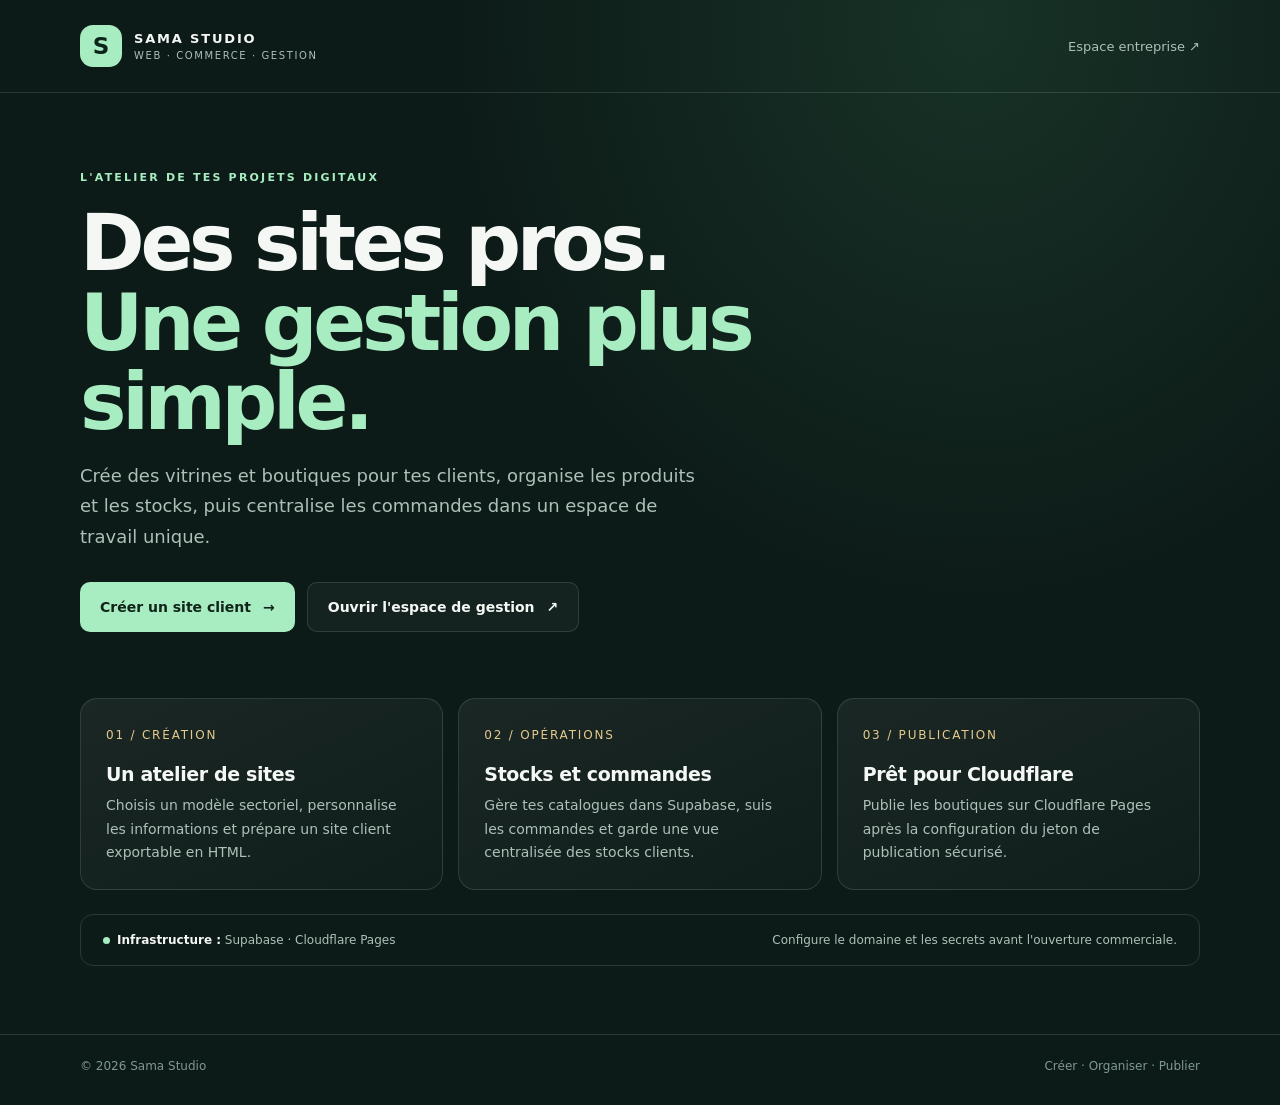
==== sama-site-factory-root-files/index.html @ 6f618602 "Add a polished Sama Studio landing page" ====
<!doctype html>
<html lang="fr">
<head>
  <meta charset="utf-8">
  <meta name="viewport" content="width=device-width, initial-scale=1">
  <meta name="theme-color" content="#0d1b18">
  <meta name="description" content="Sama Studio — crée des sites professionnels et gère tes boutiques clients depuis un seul espace.">
  <title>Sama Studio — L'atelier des sites professionnels</title>
  <style>
    :root{color-scheme:dark;--bg:#0d1b18;--panel:#142722;--line:rgba(236,246,240,.13);--ink:#f4f7f4;--muted:#adc0b8;--green:#a7edc1;--green-dark:#173d2e;--gold:#e5c98c}
    *{box-sizing:border-box}body{margin:0;background:radial-gradient(ellipse at 76% 2%,rgba(60,132,91,.22),transparent 38%),var(--bg);font-family:Inter,ui-sans-serif,system-ui,-apple-system,BlinkMacSystemFont,"Segoe UI",sans-serif;color:var(--ink);min-height:100vh}
    a{color:inherit;text-decoration:none}.wrap{width:min(1120px,calc(100% - 40px));margin:0 auto}
    header{padding:25px 0;border-bottom:1px solid var(--line)}.top{display:flex;align-items:center;justify-content:space-between;gap:20px}.brand{display:flex;align-items:center;gap:12px}.mark{width:42px;height:42px;display:grid;place-items:center;border-radius:13px;background:var(--green);color:#0d241a;font-weight:900;font-size:23px}.brand strong{display:block;letter-spacing:.14em;font-size:13px}.brand small{display:block;margin-top:4px;color:var(--muted);font-size:10px;letter-spacing:.16em}.top-link{font-size:13px;color:var(--muted)}
    main{padding:78px 0 68px}.eyebrow{color:var(--green);font-size:11px;letter-spacing:.2em;font-weight:800;text-transform:uppercase}.hero{max-width:780px}.hero h1{margin:20px 0 18px;font-size:clamp(42px,7vw,78px);line-height:1.02;letter-spacing:-.055em;font-weight:760}.hero h1 span{color:var(--green)}.hero p{max-width:635px;color:var(--muted);font-size:18px;line-height:1.7;margin:0}.actions{display:flex;flex-wrap:wrap;gap:12px;margin-top:30px}.btn{min-height:50px;padding:0 20px;border-radius:10px;display:inline-flex;align-items:center;justify-content:center;gap:12px;font-size:14px;font-weight:750;transition:transform .2s ease,background .2s ease}.btn:hover{transform:translateY(-2px)}.primary{background:var(--green);color:#10241a}.secondary{border:1px solid var(--line);background:rgba(255,255,255,.035)}
    .grid{display:grid;grid-template-columns:repeat(3,minmax(0,1fr));gap:15px;margin-top:66px}.card{min-height:190px;padding:25px;border:1px solid var(--line);border-radius:17px;background:linear-gradient(155deg,rgba(255,255,255,.055),rgba(255,255,255,.015));}.num{color:var(--gold);font-size:12px;letter-spacing:.15em}.card h2{font-size:19px;margin:20px 0 9px;letter-spacing:-.02em}.card p{font-size:14px;line-height:1.65;color:var(--muted);margin:0}.bottom{margin-top:24px;padding:18px 22px;border:1px solid var(--line);border-radius:13px;display:flex;align-items:center;justify-content:space-between;gap:20px;color:var(--muted);font-size:12px}.bottom strong{color:var(--ink);font-weight:650}.status{display:inline-block;width:7px;height:7px;border-radius:50%;background:var(--green);margin-right:7px}
    footer{padding:24px 0 32px;color:#7f9990;border-top:1px solid var(--line);font-size:12px}.foot{display:flex;justify-content:space-between;gap:15px;flex-wrap:wrap}
    @media(max-width:750px){main{padding:56px 0}.grid{grid-template-columns:1fr;margin-top:45px}.card{min-height:auto}.bottom{align-items:flex-start;flex-direction:column}.top-link{display:none}.hero p{font-size:16px}}
  </style>
</head>
<body>
  <header><div class="wrap top"><a class="brand" href="./index.html" aria-label="Accueil Sama Studio"><span class="mark">S</span><span><strong>SAMA STUDIO</strong><small>WEB · COMMERCE · GESTION</small></span></a><a class="top-link" href="./sama-dashboard.html">Espace entreprise <span aria-hidden="true">↗</span></a></div></header>
  <main class="wrap">
    <section class="hero">
      <div class="eyebrow">L'atelier de tes projets digitaux</div>
      <h1>Des sites pros.<br><span>Une gestion plus simple.</span></h1>
      <p>Crée des vitrines et boutiques pour tes clients, organise les produits et les stocks, puis centralise les commandes dans un espace de travail unique.</p>
      <div class="actions"><a class="btn primary" href="./site-studio.html">Créer un site client <span aria-hidden="true">→</span></a><a class="btn secondary" href="./sama-dashboard.html">Ouvrir l'espace de gestion <span aria-hidden="true">↗</span></a></div>
    </section>
    <section class="grid" aria-label="Fonctionnalités de Sama Studio">
      <article class="card"><span class="num">01 / CRÉATION</span><h2>Un atelier de sites</h2><p>Choisis un modèle sectoriel, personnalise les informations et prépare un site client exportable en HTML.</p></article>
      <article class="card"><span class="num">02 / OPÉRATIONS</span><h2>Stocks et commandes</h2><p>Gère tes catalogues dans Supabase, suis les commandes et garde une vue centralisée des stocks clients.</p></article>
      <article class="card"><span class="num">03 / PUBLICATION</span><h2>Prêt pour Cloudflare</h2><p>Publie les boutiques sur Cloudflare Pages après la configuration du jeton de publication sécurisé.</p></article>
    </section>
    <div class="bottom"><span><span class="status"></span><strong>Infrastructure :</strong> Supabase · Cloudflare Pages</span><span>Configure le domaine et les secrets avant l'ouverture commerciale.</span></div>
  </main>
  <footer><div class="wrap foot"><span>© <span id="year"></span> Sama Studio</span><span>Créer · Organiser · Publier</span></div></footer>
  <script>document.getElementById("year").textContent=String(new Date().getFullYear());</script>
</body>
</html>
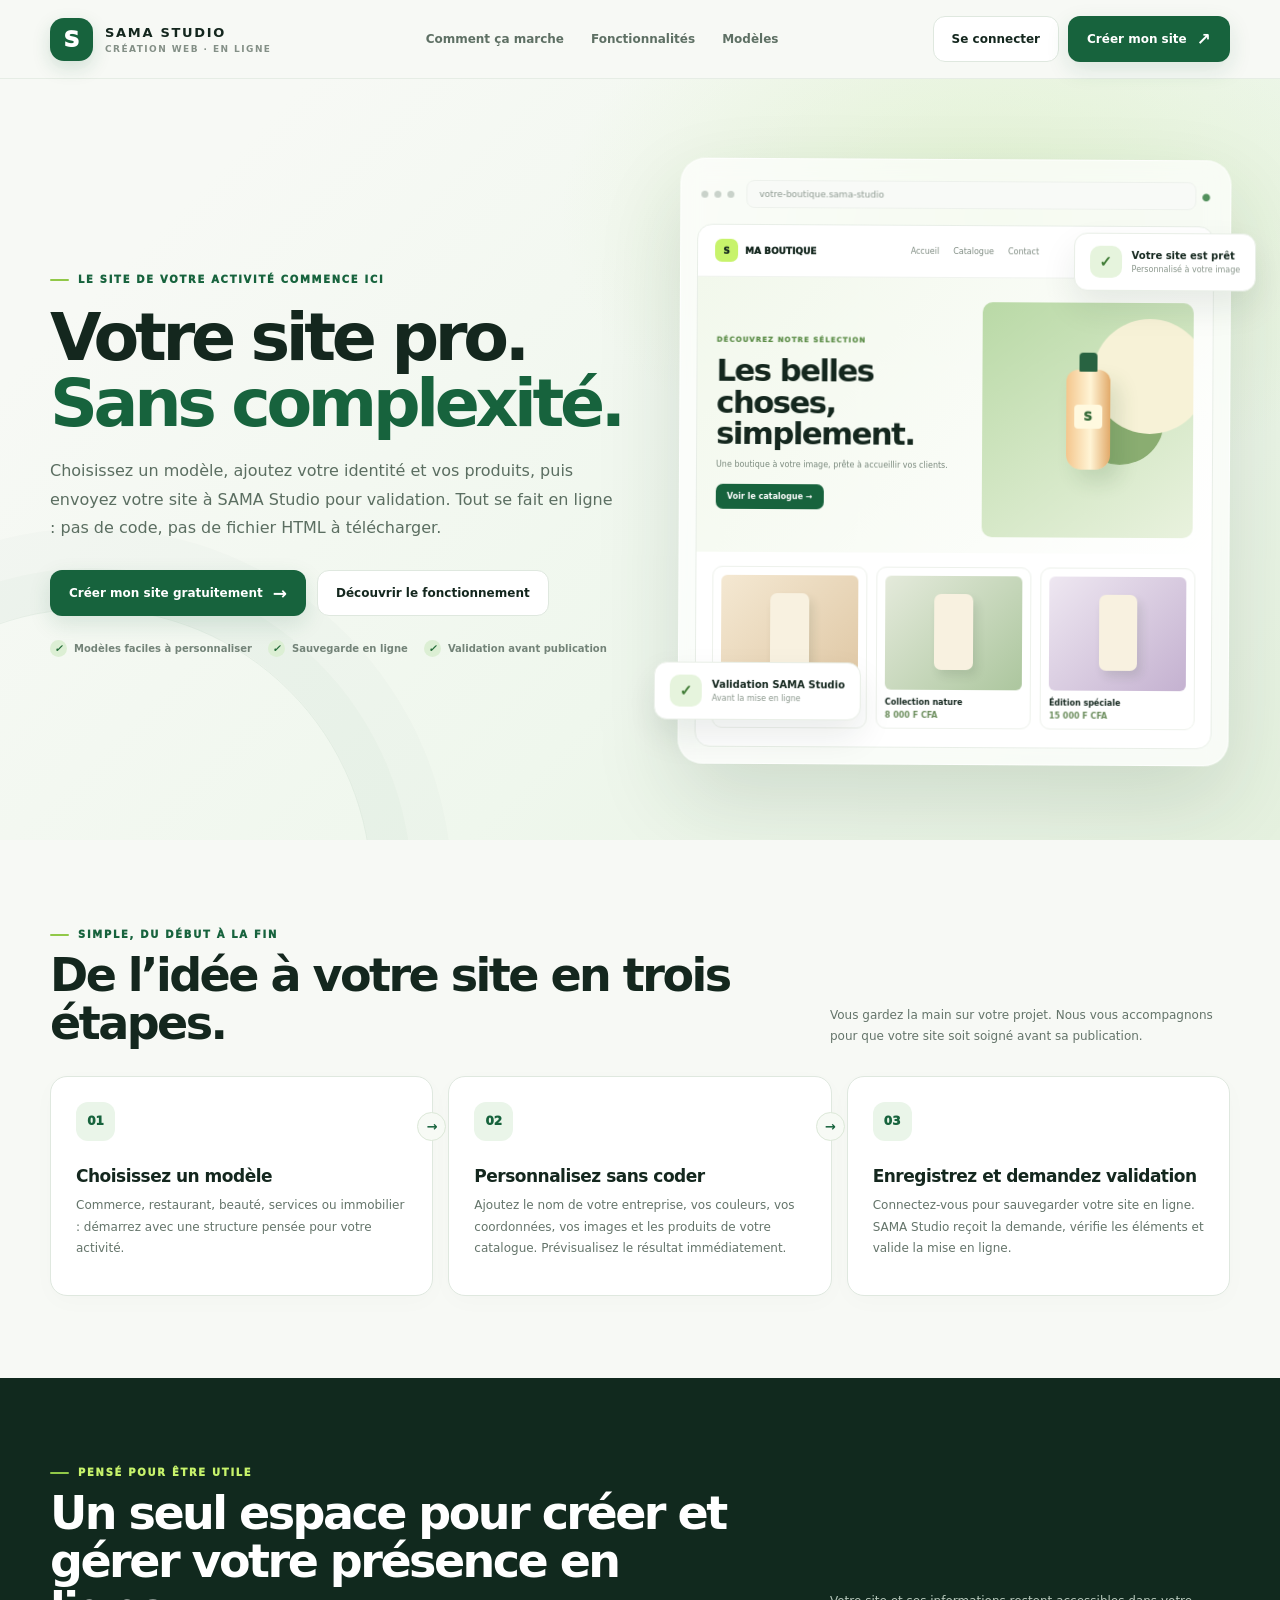
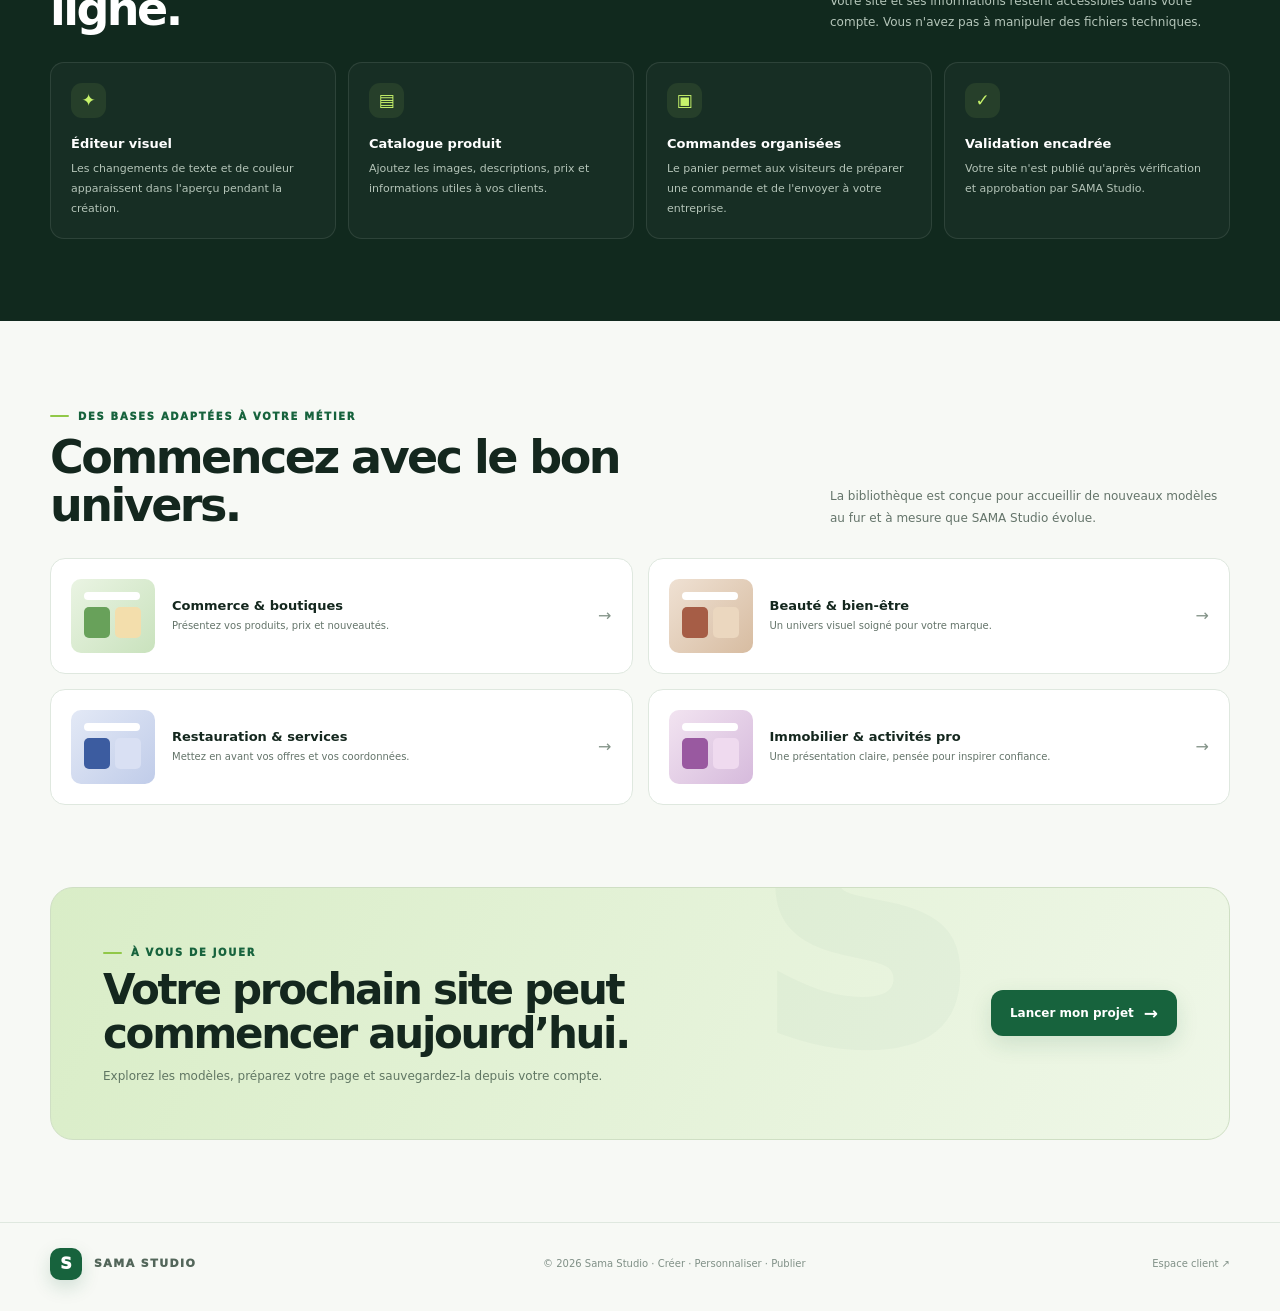
==== commit f4f89c52: "Redesign Sama Studio homepage for conversion and clarity" ====
--- a/sama-site-factory-root-files/index.html
+++ b/sama-site-factory-root-files/index.html
@@ -1,39 +1,87 @@
 <!doctype html>
 <html lang="fr">
 <head>
-  <meta charset="utf-8">
-  <meta name="viewport" content="width=device-width, initial-scale=1">
-  <meta name="theme-color" content="#0d1b18">
-  <meta name="description" content="Sama Studio — crée des sites professionnels et gère tes boutiques clients depuis un seul espace.">
-  <title>Sama Studio — L'atelier des sites professionnels</title>
-  <style>
-    :root{color-scheme:dark;--bg:#0d1b18;--panel:#142722;--line:rgba(236,246,240,.13);--ink:#f4f7f4;--muted:#adc0b8;--green:#a7edc1;--green-dark:#173d2e;--gold:#e5c98c}
-    *{box-sizing:border-box}body{margin:0;background:radial-gradient(ellipse at 76% 2%,rgba(60,132,91,.22),transparent 38%),var(--bg);font-family:Inter,ui-sans-serif,system-ui,-apple-system,BlinkMacSystemFont,"Segoe UI",sans-serif;color:var(--ink);min-height:100vh}
-    a{color:inherit;text-decoration:none}.wrap{width:min(1120px,calc(100% - 40px));margin:0 auto}
-    header{padding:25px 0;border-bottom:1px solid var(--line)}.top{display:flex;align-items:center;justify-content:space-between;gap:20px}.brand{display:flex;align-items:center;gap:12px}.mark{width:42px;height:42px;display:grid;place-items:center;border-radius:13px;background:var(--green);color:#0d241a;font-weight:900;font-size:23px}.brand strong{display:block;letter-spacing:.14em;font-size:13px}.brand small{display:block;margin-top:4px;color:var(--muted);font-size:10px;letter-spacing:.16em}.top-link{font-size:13px;color:var(--muted)}
-    main{padding:78px 0 68px}.eyebrow{color:var(--green);font-size:11px;letter-spacing:.2em;font-weight:800;text-transform:uppercase}.hero{max-width:780px}.hero h1{margin:20px 0 18px;font-size:clamp(42px,7vw,78px);line-height:1.02;letter-spacing:-.055em;font-weight:760}.hero h1 span{color:var(--green)}.hero p{max-width:635px;color:var(--muted);font-size:18px;line-height:1.7;margin:0}.actions{display:flex;flex-wrap:wrap;gap:12px;margin-top:30px}.btn{min-height:50px;padding:0 20px;border-radius:10px;display:inline-flex;align-items:center;justify-content:center;gap:12px;font-size:14px;font-weight:750;transition:transform .2s ease,background .2s ease}.btn:hover{transform:translateY(-2px)}.primary{background:var(--green);color:#10241a}.secondary{border:1px solid var(--line);background:rgba(255,255,255,.035)}
-    .grid{display:grid;grid-template-columns:repeat(3,minmax(0,1fr));gap:15px;margin-top:66px}.card{min-height:190px;padding:25px;border:1px solid var(--line);border-radius:17px;background:linear-gradient(155deg,rgba(255,255,255,.055),rgba(255,255,255,.015));}.num{color:var(--gold);font-size:12px;letter-spacing:.15em}.card h2{font-size:19px;margin:20px 0 9px;letter-spacing:-.02em}.card p{font-size:14px;line-height:1.65;color:var(--muted);margin:0}.bottom{margin-top:24px;padding:18px 22px;border:1px solid var(--line);border-radius:13px;display:flex;align-items:center;justify-content:space-between;gap:20px;color:var(--muted);font-size:12px}.bottom strong{color:var(--ink);font-weight:650}.status{display:inline-block;width:7px;height:7px;border-radius:50%;background:var(--green);margin-right:7px}
-    footer{padding:24px 0 32px;color:#7f9990;border-top:1px solid var(--line);font-size:12px}.foot{display:flex;justify-content:space-between;gap:15px;flex-wrap:wrap}
-    @media(max-width:750px){main{padding:56px 0}.grid{grid-template-columns:1fr;margin-top:45px}.card{min-height:auto}.bottom{align-items:flex-start;flex-direction:column}.top-link{display:none}.hero p{font-size:16px}}
-  </style>
+<meta charset="utf-8">
+<meta name="viewport" content="width=device-width,initial-scale=1">
+<meta name="theme-color" content="#10271e">
+<meta name="description" content="Créez votre site professionnel avec Sama Studio. Choisissez un modèle, personnalisez votre vitrine et envoyez-la pour validation, sans télécharger de fichier HTML.">
+<title>Sama Studio — Votre site professionnel, simplement</title>
+<style>
+:root{color-scheme:light;--ink:#14271e;--muted:#64746a;--green:#17633d;--lime:#c7f36b;--mint:#eaf5e9;--line:#dfe8df;--paper:#fff;--bg:#f7f9f5;--shadow:0 24px 70px #10271e13;font-family:Inter,ui-sans-serif,system-ui,-apple-system,BlinkMacSystemFont,"Segoe UI",sans-serif}
+*{box-sizing:border-box}html{scroll-behavior:smooth;scroll-padding-top:90px}body{margin:0;background:var(--bg);color:var(--ink);font-size:15px;-webkit-font-smoothing:antialiased}a{color:inherit;text-decoration:none}button,a{touch-action:manipulation}button:focus-visible,a:focus-visible{outline:3px solid #89bd80;outline-offset:3px}.wrap{width:min(1180px,calc(100% - 40px));margin-inline:auto}
+.site-header{position:sticky;top:0;z-index:20;background:#f7f9f5eF;backdrop-filter:blur(18px);border-bottom:1px solid #dfe8dfb3}.nav{height:78px;display:flex;align-items:center;justify-content:space-between;gap:24px}.brand{display:flex;align-items:center;gap:12px}.brand-mark{display:grid;place-items:center;width:43px;height:43px;border-radius:14px;background:var(--green);color:white;font-size:22px;font-weight:950;box-shadow:0 7px 18px #17633d2b}.brand strong{display:block;letter-spacing:.13em;font-size:13px}.brand small{display:block;margin-top:4px;color:#849087;font-size:9px;font-weight:800;letter-spacing:.16em}.nav-links{display:flex;align-items:center;gap:27px;color:#5e7064;font-size:12px;font-weight:720}.nav-links a:hover{color:var(--green)}.nav-actions{display:flex;gap:9px;align-items:center}.btn{min-height:46px;padding:0 18px;border:1px solid transparent;border-radius:12px;display:inline-flex;align-items:center;justify-content:center;gap:10px;font-size:12px;font-weight:850;transition:transform .16s,box-shadow .16s,background .16s;cursor:pointer}.btn:hover{transform:translateY(-2px)}.btn-primary{background:var(--green);color:white;box-shadow:0 8px 22px #17633d22}.btn-primary:hover{background:#104e30;box-shadow:0 12px 26px #17633d30}.btn-soft{background:white;color:var(--ink);border-color:var(--line)}.btn-soft:hover{border-color:#a6c7aa;background:#fbfdf9}.btn-arrow{font-size:17px;line-height:1}
+.hero{position:relative;overflow:hidden;padding:80px 0 75px;background:radial-gradient(ellipse at 78% 18%,#d6edbb91,transparent 31%),linear-gradient(135deg,#f7f9f5 15%,#eff7ed 60%,#e5f1df)}.hero:before{content:"";position:absolute;left:-190px;bottom:-330px;width:560px;height:560px;border:1px solid #17633d12;border-radius:50%;box-shadow:0 0 0 40px #17633d05,0 0 0 80px #17633d04}.hero-grid{position:relative;display:grid;grid-template-columns:1.02fr .98fr;align-items:center;gap:55px}.eyebrow{display:inline-flex;align-items:center;gap:9px;color:var(--green);font-size:10px;font-weight:950;letter-spacing:.17em;text-transform:uppercase}.eyebrow:before{content:"";width:19px;height:2px;background:#91c848;border-radius:9px}.hero h1{max-width:680px;margin:20px 0 20px;font-size:clamp(42px,5.2vw,70px);line-height:.99;letter-spacing:-.065em;font-weight:830}.hero h1 span{color:var(--green)}.hero-copy>p{max-width:570px;color:#5b6e61;font-size:16px;line-height:1.8;margin:0}.hero-actions{display:flex;flex-wrap:wrap;gap:11px;margin-top:27px}.hero-proof{display:flex;flex-wrap:wrap;gap:16px;margin-top:24px;color:#738378;font-size:10px;font-weight:750}.hero-proof span{display:inline-flex;align-items:center;gap:7px}.check{display:grid;place-items:center;width:17px;height:17px;border-radius:50%;background:#dcefd4;color:#236b38;font-size:10px;font-weight:950}
+.product-visual{position:relative;min-width:0;padding:16px;border:1px solid #ffffffb5;border-radius:25px;background:#ffffffb0;box-shadow:0 35px 85px #193e2624;backdrop-filter:blur(12px);transform:rotate(.3deg)}.visual-top{display:flex;align-items:center;gap:6px;padding:5px 4px 16px}.dot{width:7px;height:7px;border-radius:50%;background:#c9d2ca}.address{flex:1;margin-left:6px;padding:8px 12px;border:1px solid #edf1ec;background:#f8faf7;border-radius:8px;color:#8b988f;font-size:9px}.secure{color:#52905c;font-size:10px}.mock-store{overflow:hidden;background:#fff;border:1px solid #e8eee7;border-radius:15px}.mock-nav{display:flex;align-items:center;justify-content:space-between;gap:10px;padding:14px 17px;border-bottom:1px solid #f0f3ef}.mock-logo{display:flex;align-items:center;gap:7px;font-size:9px;font-weight:950}.mock-logo i{width:23px;height:23px;border-radius:7px;background:var(--lime);display:grid;place-items:center;font-style:normal}.mock-links{display:flex;gap:14px;color:#7e8b81;font-size:8px}.mock-cart{padding:7px 10px;background:var(--green);border-radius:7px;color:#fff;font-size:8px;font-weight:850}.mock-hero{display:grid;grid-template-columns:1.1fr .9fr;gap:8px;align-items:center;padding:24px 19px 16px;background:linear-gradient(130deg,#f2f8ec,#fff)}.mock-eyebrow{font-size:7px;text-transform:uppercase;letter-spacing:.15em;color:#5c8d48;font-weight:950}.mock-hero h3{font-size:clamp(20px,2.4vw,31px);line-height:1.03;letter-spacing:-.05em;margin:9px 0}.mock-hero p{font-size:8px;color:#7a897d;line-height:1.6;margin:0 0 12px}.mock-cta{display:inline-block;padding:8px 11px;border-radius:7px;background:var(--green);color:white;font-size:8px;font-weight:850}.mock-photo{display:grid;place-items:center;aspect-ratio:.9;border-radius:10px;background:linear-gradient(145deg,#b9d9a6,#e9f2de);position:relative;overflow:hidden}.mock-photo:before{content:"";position:absolute;width:115px;height:115px;border-radius:50%;background:#f7f2d7;right:-14px;top:16px;box-shadow:-30px 44px 0 -13px #8aad71}.mock-bottle{position:relative;width:44px;height:100px;border-radius:12px 12px 15px 15px;background:linear-gradient(90deg,#f4c68d,#fff4d5 55%,#e2aa6a);box-shadow:10px 12px 20px #28502722;z-index:1}.mock-bottle:before{content:"";position:absolute;left:13px;top:-17px;width:18px;height:19px;border-radius:4px 4px 1px 1px;background:#286341}.mock-bottle:after{content:"S";position:absolute;left:8px;top:35px;width:28px;height:24px;display:grid;place-items:center;background:#fff9df;border-radius:4px;color:#346a38;font-weight:950;font-size:12px}.mock-products{display:grid;grid-template-columns:repeat(3,minmax(0,1fr));gap:9px;padding:14px 16px 18px}.mock-product{padding:8px;border:1px solid #edf1eb;border-radius:10px}.mock-product-image{aspect-ratio:1.2;border-radius:6px;background:linear-gradient(135deg,#f4e8d2,#dfc7a4);position:relative;overflow:hidden}.mock-product:nth-child(2) .mock-product-image{background:linear-gradient(135deg,#e4eadb,#acc69e)}.mock-product:nth-child(3) .mock-product-image{background:linear-gradient(135deg,#eee7f1,#c4b1d0)}.mock-product-image:after{content:"";position:absolute;left:36%;top:16%;width:28%;height:67%;border-radius:7px;background:#f8f1e0;box-shadow:4px 6px 10px #233c251e}.mock-product strong{display:block;font-size:8px;margin-top:8px}.mock-product small{display:block;color:#6b8d5c;font-size:8px;font-weight:900;margin-top:4px}.float-card{position:absolute;display:flex;align-items:center;gap:10px;padding:12px 15px;border:1px solid #e8eee6;border-radius:13px;background:#fff;box-shadow:0 16px 35px #152d2017}.float-check{display:grid;place-items:center;width:32px;height:32px;border-radius:10px;background:#e6f4dd;color:#3f7b35;font-weight:950}.float-card strong{display:block;font-size:10px}.float-card small{display:block;margin-top:4px;color:#89968b;font-size:8px}.float-approved{right:-26px;top:72px}.float-review{left:-25px;bottom:43px}
+.section{padding:82px 0}.section-heading{display:flex;align-items:end;justify-content:space-between;gap:30px;margin-bottom:28px}.section-heading h2{max-width:690px;font-size:clamp(30px,4vw,46px);line-height:1.04;letter-spacing:-.055em;margin:12px 0 0}.section-heading p{max-width:400px;margin:0;color:var(--muted);font-size:12px;line-height:1.8}.steps{display:grid;grid-template-columns:repeat(3,minmax(0,1fr));gap:15px}.step{position:relative;min-height:220px;padding:25px;border:1px solid var(--line);border-radius:17px;background:#fff;box-shadow:0 6px 24px #173c2405}.step-number{display:grid;place-items:center;width:39px;height:39px;border-radius:12px;background:var(--mint);color:var(--green);font-size:12px;font-weight:950}.step h3{font-size:17px;letter-spacing:-.03em;margin:25px 0 9px}.step p{margin:0;color:var(--muted);font-size:12px;line-height:1.8}.step:not(:last-child):after{content:"→";position:absolute;right:-14px;top:35px;z-index:1;display:grid;place-items:center;width:27px;height:27px;border:1px solid #dce8d8;border-radius:50%;background:#f7faf5;color:var(--green);font-size:13px;font-weight:900}
+.benefits{background:#11291e;color:#fff}.benefits .eyebrow{color:var(--lime)}.benefits .section-heading p{color:#b5c6ba}.benefit-grid{display:grid;grid-template-columns:repeat(4,minmax(0,1fr));gap:12px}.benefit{padding:20px;border:1px solid #ffffff19;border-radius:14px;background:#ffffff07}.benefit-icon{display:grid;place-items:center;width:35px;height:35px;background:#c7f36b16;border-radius:11px;color:var(--lime);font-size:17px}.benefit h3{font-size:13px;margin:18px 0 8px}.benefit p{font-size:11px;line-height:1.8;color:#b4c4b8;margin:0}
+.templates{display:grid;grid-template-columns:1fr 1fr;gap:15px}.template-card{display:flex;align-items:center;gap:17px;padding:20px;border:1px solid var(--line);border-radius:15px;background:white;min-width:0}.template-art{position:relative;flex:none;width:84px;height:74px;overflow:hidden;border-radius:10px;background:linear-gradient(135deg,#eaf4e3,#c9e2bd)}.template-art:before{content:"";position:absolute;left:13px;top:13px;width:56px;height:8px;border-radius:5px;background:#fff}.template-art:after{content:"";position:absolute;left:13px;top:28px;width:26px;height:31px;border-radius:5px;background:#68a15a;box-shadow:31px 0 0 #f3deac}.template-card:nth-child(2) .template-art{background:linear-gradient(135deg,#efe1d3,#d7bca1)}.template-card:nth-child(2) .template-art:after{background:#a65d46;box-shadow:31px 0 0 #ebd7bf}.template-card:nth-child(3) .template-art{background:linear-gradient(135deg,#e3e9f6,#c0cce9)}.template-card:nth-child(3) .template-art:after{background:#3c5ca0;box-shadow:31px 0 0 #d9e0f3}.template-card:nth-child(4) .template-art{background:linear-gradient(135deg,#f2e4f1,#d6badc)}.template-card:nth-child(4) .template-art:after{background:#9959a0;box-shadow:31px 0 0 #efdaef}.template-card h3{font-size:13px;margin:0 0 5px}.template-card p{font-size:10px;color:var(--muted);line-height:1.6;margin:0}.template-card>span:last-child{margin-left:auto;font-size:16px;color:#839388}
+.cta-section{padding:0 0 82px}.cta-card{position:relative;overflow:hidden;display:flex;align-items:center;justify-content:space-between;gap:30px;padding:clamp(28px,5vw,52px);border-radius:23px;background:linear-gradient(115deg,#d9edc7,#eff7e8);border:1px solid #cfdfc4}.cta-card:after{content:"S";position:absolute;right:22%;top:-95px;font-size:300px;line-height:1;font-weight:950;color:#17633d08;pointer-events:none}.cta-card h2{position:relative;z-index:1;max-width:630px;margin:10px 0;font-size:clamp(28px,4vw,42px);line-height:1.05;letter-spacing:-.055em}.cta-card p{position:relative;z-index:1;margin:0;color:#607663;font-size:12px;line-height:1.7}.cta-card .btn{position:relative;z-index:1;flex:none}
+.footer{padding:25px 0 31px;border-top:1px solid var(--line);color:#809087;font-size:10px}.footer-row{display:flex;align-items:center;justify-content:space-between;gap:20px;flex-wrap:wrap}.footer-brand{font-size:11px;font-weight:950;letter-spacing:.13em;color:#53665a}
+@media(max-width:1000px){.hero-grid{gap:30px}.float-approved{right:-7px}.float-review{left:-7px}.benefit-grid{grid-template-columns:repeat(2,minmax(0,1fr))}.nav-links{gap:15px}}
+@media(max-width:760px){.nav{height:70px}.nav-links{display:none}.nav-actions .btn-soft{display:none}.hero{padding:55px 0 52px}.hero-grid{grid-template-columns:1fr;gap:38px}.hero h1{font-size:clamp(42px,10vw,60px)}.hero-copy>p{font-size:14px}.product-visual{max-width:520px;margin-inline:auto;width:100%}.float-approved{right:-6px;top:65px}.float-review{left:-7px;bottom:32px}.section{padding:58px 0}.section-heading{align-items:flex-start;flex-direction:column;gap:12px}.steps{grid-template-columns:1fr;gap:11px}.step{min-height:auto;padding:21px}.step h3{margin-top:16px}.step:not(:last-child):after{right:20px;top:auto;bottom:-18px;transform:rotate(90deg)}.templates{grid-template-columns:1fr}.benefit-grid{gap:10px}.benefit{padding:16px}.cta-section{padding-bottom:58px}.cta-card{align-items:flex-start;flex-direction:column}.cta-card .btn{width:100%}}
+@media(max-width:420px){.wrap{width:calc(100% - 28px)}.nav-actions .btn{min-height:40px;padding:0 11px;font-size:10px}.brand-mark{width:38px;height:38px}.brand strong{font-size:11px}.brand small{font-size:8px}.product-visual{padding:9px;border-radius:18px}.mock-hero{padding:18px 13px 14px}.mock-products{padding:10px}.float-card{padding:9px 11px}.float-card strong{font-size:9px}.float-card small{font-size:7px}.hero-proof{gap:8px;font-size:9px}.benefit-grid{grid-template-columns:1fr 1fr}}
+@media(prefers-reduced-motion:reduce){*,*:before,*:after{scroll-behavior:auto!important;transition:none!important}}
+</style>
 </head>
 <body>
-  <header><div class="wrap top"><a class="brand" href="./index.html" aria-label="Accueil Sama Studio"><span class="mark">S</span><span><strong>SAMA STUDIO</strong><small>WEB · COMMERCE · GESTION</small></span></a><a class="top-link" href="./sama-dashboard.html">Espace entreprise <span aria-hidden="true">↗</span></a></div></header>
-  <main class="wrap">
-    <section class="hero">
-      <div class="eyebrow">L'atelier de tes projets digitaux</div>
-      <h1>Des sites pros.<br><span>Une gestion plus simple.</span></h1>
-      <p>Crée des vitrines et boutiques pour tes clients, organise les produits et les stocks, puis centralise les commandes dans un espace de travail unique.</p>
-      <div class="actions"><a class="btn primary" href="./site-studio.html">Créer un site client <span aria-hidden="true">→</span></a><a class="btn secondary" href="./sama-dashboard.html">Ouvrir l'espace de gestion <span aria-hidden="true">↗</span></a></div>
-    </section>
-    <section class="grid" aria-label="Fonctionnalités de Sama Studio">
-      <article class="card"><span class="num">01 / CRÉATION</span><h2>Un atelier de sites</h2><p>Choisis un modèle sectoriel, personnalise les informations et prépare un site client exportable en HTML.</p></article>
-      <article class="card"><span class="num">02 / OPÉRATIONS</span><h2>Stocks et commandes</h2><p>Gère tes catalogues dans Supabase, suis les commandes et garde une vue centralisée des stocks clients.</p></article>
-      <article class="card"><span class="num">03 / PUBLICATION</span><h2>Prêt pour Cloudflare</h2><p>Publie les boutiques sur Cloudflare Pages après la configuration du jeton de publication sécurisé.</p></article>
-    </section>
-    <div class="bottom"><span><span class="status"></span><strong>Infrastructure :</strong> Supabase · Cloudflare Pages</span><span>Configure le domaine et les secrets avant l'ouverture commerciale.</span></div>
-  </main>
-  <footer><div class="wrap foot"><span>© <span id="year"></span> Sama Studio</span><span>Créer · Organiser · Publier</span></div></footer>
-  <script>document.getElementById("year").textContent=String(new Date().getFullYear());</script>
+<header class="site-header">
+ <div class="wrap nav">
+  <a class="brand" href="./index.html" aria-label="Sama Studio, accueil"><span class="brand-mark">S</span><span><strong>SAMA STUDIO</strong><small>CRÉATION WEB · EN LIGNE</small></span></a>
+  <nav class="nav-links" aria-label="Navigation principale"><a href="#comment-ca-marche">Comment ça marche</a><a href="#fonctionnalites">Fonctionnalités</a><a href="#modeles">Modèles</a></nav>
+  <div class="nav-actions"><a class="btn btn-soft" href="./sama-dashboard.html">Se connecter</a><a class="btn btn-primary" href="./site-studio.html">Créer mon site <span class="btn-arrow">↗</span></a></div>
+ </div>
+</header>
+<main>
+<section class="hero">
+ <div class="wrap hero-grid">
+  <div class="hero-copy">
+   <span class="eyebrow">Le site de votre activité commence ici</span>
+   <h1>Votre site pro.<br><span>Sans complexité.</span></h1>
+   <p>Choisissez un modèle, ajoutez votre identité et vos produits, puis envoyez votre site à SAMA Studio pour validation. Tout se fait en ligne : pas de code, pas de fichier HTML à télécharger.</p>
+   <div class="hero-actions"><a class="btn btn-primary" href="./site-studio.html">Créer mon site gratuitement <span class="btn-arrow">→</span></a><a class="btn btn-soft" href="#comment-ca-marche">Découvrir le fonctionnement</a></div>
+   <div class="hero-proof"><span><i class="check">✓</i> Modèles faciles à personnaliser</span><span><i class="check">✓</i> Sauvegarde en ligne</span><span><i class="check">✓</i> Validation avant publication</span></div>
+  </div>
+  <div class="product-visual" aria-label="Aperçu illustratif d'un site créé avec Sama Studio">
+   <div class="visual-top"><span class="dot"></span><span class="dot"></span><span class="dot"></span><div class="address">votre-boutique.sama-studio</div><span class="secure">●</span></div>
+   <div class="mock-store">
+    <div class="mock-nav"><div class="mock-logo"><i>S</i> MA BOUTIQUE</div><div class="mock-links"><span>Accueil</span><span>Catalogue</span><span>Contact</span></div><span class="mock-cart">Panier · 2</span></div>
+    <div class="mock-hero"><div><span class="mock-eyebrow">DÉCOUVREZ NOTRE SÉLECTION</span><h3>Les belles choses, simplement.</h3><p>Une boutique à votre image, prête à accueillir vos clients.</p><span class="mock-cta">Voir le catalogue →</span></div><div class="mock-photo"><div class="mock-bottle"></div></div></div>
+    <div class="mock-products"><div class="mock-product"><div class="mock-product-image"></div><strong>Produit signature</strong><small>12 500 F CFA</small></div><div class="mock-product"><div class="mock-product-image"></div><strong>Collection nature</strong><small>8 000 F CFA</small></div><div class="mock-product"><div class="mock-product-image"></div><strong>Édition spéciale</strong><small>15 000 F CFA</small></div></div>
+   </div>
+   <div class="float-card float-approved"><span class="float-check">✓</span><span><strong>Votre site est prêt</strong><small>Personnalisé à votre image</small></span></div>
+   <div class="float-card float-review"><span class="float-check">✓</span><span><strong>Validation SAMA Studio</strong><small>Avant la mise en ligne</small></span></div>
+  </div>
+ </div>
+</section>
+<section id="comment-ca-marche" class="section"><div class="wrap">
+ <div class="section-heading"><div><span class="eyebrow">Simple, du début à la fin</span><h2>De l’idée à votre site en trois étapes.</h2></div><p>Vous gardez la main sur votre projet. Nous vous accompagnons pour que votre site soit soigné avant sa publication.</p></div>
+ <div class="steps">
+  <article class="step"><span class="step-number">01</span><h3>Choisissez un modèle</h3><p>Commerce, restaurant, beauté, services ou immobilier : démarrez avec une structure pensée pour votre activité.</p></article>
+  <article class="step"><span class="step-number">02</span><h3>Personnalisez sans coder</h3><p>Ajoutez le nom de votre entreprise, vos couleurs, vos coordonnées, vos images et les produits de votre catalogue. Prévisualisez le résultat immédiatement.</p></article>
+  <article class="step"><span class="step-number">03</span><h3>Enregistrez et demandez validation</h3><p>Connectez-vous pour sauvegarder votre site en ligne. SAMA Studio reçoit la demande, vérifie les éléments et valide la mise en ligne.</p></article>
+ </div>
+</div></section>
+<section id="fonctionnalites" class="section benefits"><div class="wrap">
+ <div class="section-heading"><div><span class="eyebrow">Pensé pour être utile</span><h2>Un seul espace pour créer et gérer votre présence en ligne.</h2></div><p>Votre site et ses informations restent accessibles dans votre compte. Vous n'avez pas à manipuler des fichiers techniques.</p></div>
+ <div class="benefit-grid">
+  <article class="benefit"><span class="benefit-icon">✦</span><h3>Éditeur visuel</h3><p>Les changements de texte et de couleur apparaissent dans l'aperçu pendant la création.</p></article>
+  <article class="benefit"><span class="benefit-icon">▤</span><h3>Catalogue produit</h3><p>Ajoutez les images, descriptions, prix et informations utiles à vos clients.</p></article>
+  <article class="benefit"><span class="benefit-icon">▣</span><h3>Commandes organisées</h3><p>Le panier permet aux visiteurs de préparer une commande et de l'envoyer à votre entreprise.</p></article>
+  <article class="benefit"><span class="benefit-icon">✓</span><h3>Validation encadrée</h3><p>Votre site n'est publié qu'après vérification et approbation par SAMA Studio.</p></article>
+ </div>
+</div></section>
+<section id="modeles" class="section"><div class="wrap">
+ <div class="section-heading"><div><span class="eyebrow">Des bases adaptées à votre métier</span><h2>Commencez avec le bon univers.</h2></div><p>La bibliothèque est conçue pour accueillir de nouveaux modèles au fur et à mesure que SAMA Studio évolue.</p></div>
+ <div class="templates">
+  <a class="template-card" href="./site-studio.html"><span class="template-art"></span><span><h3>Commerce & boutiques</h3><p>Présentez vos produits, prix et nouveautés.</p></span><span>→</span></a>
+  <a class="template-card" href="./site-studio.html"><span class="template-art"></span><span><h3>Beauté & bien-être</h3><p>Un univers visuel soigné pour votre marque.</p></span><span>→</span></a>
+  <a class="template-card" href="./site-studio.html"><span class="template-art"></span><span><h3>Restauration & services</h3><p>Mettez en avant vos offres et vos coordonnées.</p></span><span>→</span></a>
+  <a class="template-card" href="./site-studio.html"><span class="template-art"></span><span><h3>Immobilier & activités pro</h3><p>Une présentation claire, pensée pour inspirer confiance.</p></span><span>→</span></a>
+ </div>
+</div></section>
+<section class="cta-section"><div class="wrap"><div class="cta-card"><div><span class="eyebrow">À vous de jouer</span><h2>Votre prochain site peut commencer aujourd’hui.</h2><p>Explorez les modèles, préparez votre page et sauvegardez-la depuis votre compte.</p></div><a class="btn btn-primary" href="./site-studio.html">Lancer mon projet <span class="btn-arrow">→</span></a></div></div></section>
+</main>
+<footer class="footer"><div class="wrap footer-row"><a class="brand" href="./index.html"><span class="brand-mark" style="width:32px;height:32px;border-radius:10px;font-size:16px">S</span><span class="footer-brand">SAMA STUDIO</span></a><span>© <span id="year"></span> Sama Studio · Créer · Personnaliser · Publier</span><a href="./sama-dashboard.html">Espace client ↗</a></div></footer>
+<script>document.getElementById("year").textContent=String(new Date().getFullYear());</script>
 </body>
-</html>
+</html>
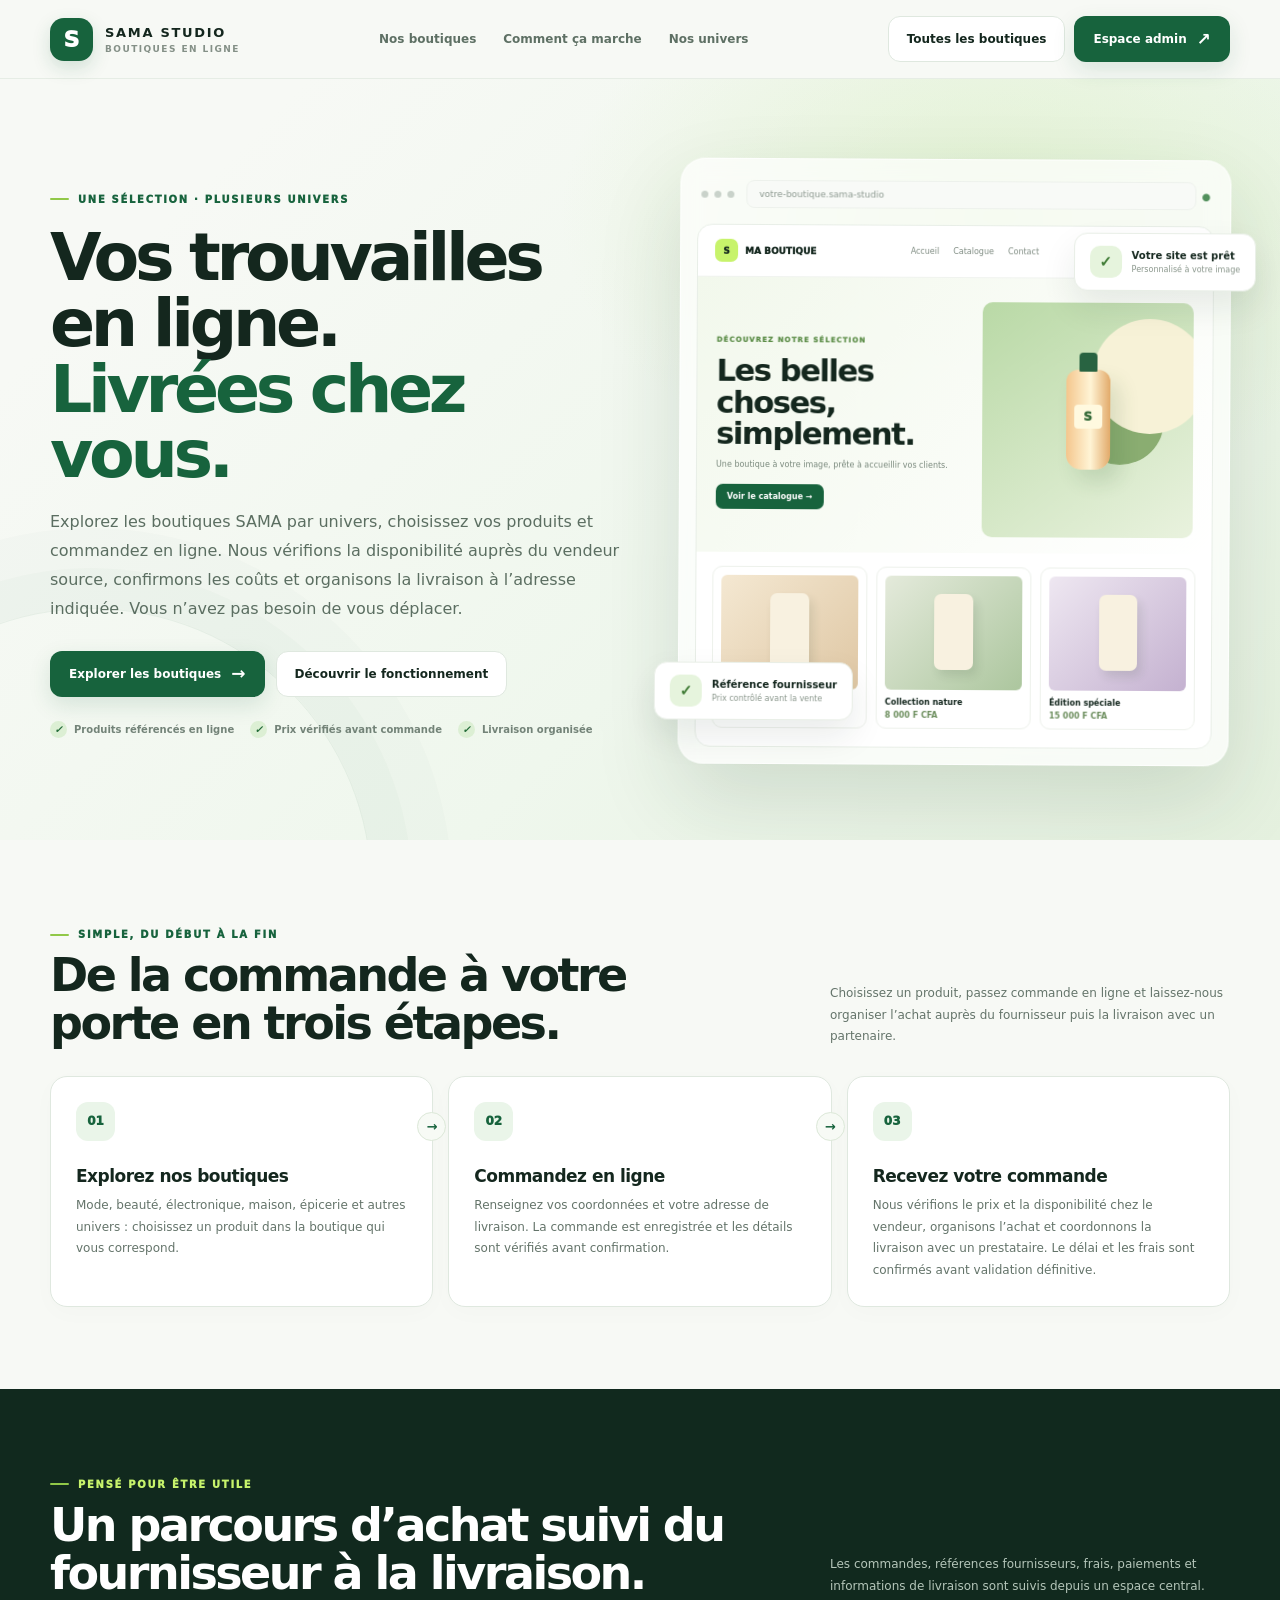
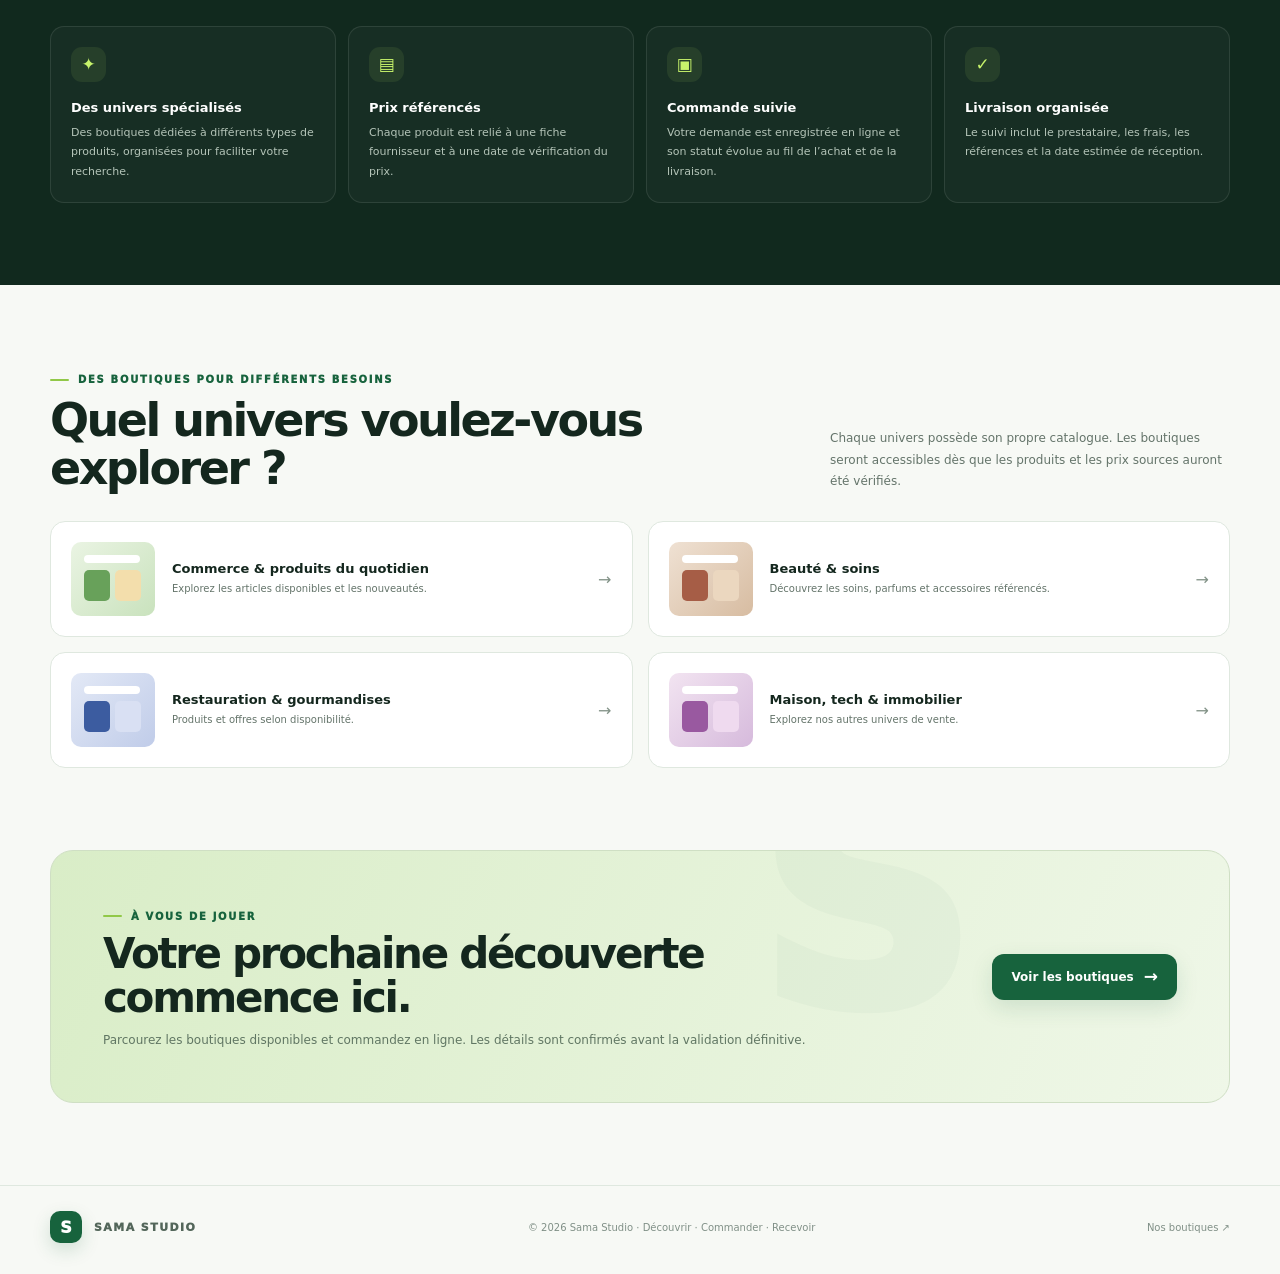
==== commit 78085491: "Replace site-builder landing page with SAMA online shopping homepage" ====
--- a/sama-site-factory-root-files/index.html
+++ b/sama-site-factory-root-files/index.html
@@ -4,8 +4,8 @@
 <meta charset="utf-8">
 <meta name="viewport" content="width=device-width,initial-scale=1">
 <meta name="theme-color" content="#10271e">
-<meta name="description" content="Créez votre site professionnel avec Sama Studio. Choisissez un modèle, personnalisez votre vitrine et envoyez-la pour validation, sans télécharger de fichier HTML.">
-<title>Sama Studio — Votre site professionnel, simplement</title>
+<meta name="description" content="Découvrez les boutiques SAMA, commandez en ligne et recevez vos achats chez vous. Les produits sont référencés auprès de vendeurs en ligne.">
+<title>SAMA — Des boutiques en ligne, livrées chez vous</title>
 <style>
 :root{color-scheme:light;--ink:#14271e;--muted:#64746a;--green:#17633d;--lime:#c7f36b;--mint:#eaf5e9;--line:#dfe8df;--paper:#fff;--bg:#f7f9f5;--shadow:0 24px 70px #10271e13;font-family:Inter,ui-sans-serif,system-ui,-apple-system,BlinkMacSystemFont,"Segoe UI",sans-serif}
 *{box-sizing:border-box}html{scroll-behavior:smooth;scroll-padding-top:90px}body{margin:0;background:var(--bg);color:var(--ink);font-size:15px;-webkit-font-smoothing:antialiased}a{color:inherit;text-decoration:none}button,a{touch-action:manipulation}button:focus-visible,a:focus-visible{outline:3px solid #89bd80;outline-offset:3px}.wrap{width:min(1180px,calc(100% - 40px));margin-inline:auto}
@@ -26,20 +26,20 @@
 <body>
 <header class="site-header">
  <div class="wrap nav">
-  <a class="brand" href="./index.html" aria-label="Sama Studio, accueil"><span class="brand-mark">S</span><span><strong>SAMA STUDIO</strong><small>CRÉATION WEB · EN LIGNE</small></span></a>
-  <nav class="nav-links" aria-label="Navigation principale"><a href="#comment-ca-marche">Comment ça marche</a><a href="#fonctionnalites">Fonctionnalités</a><a href="#modeles">Modèles</a></nav>
-  <div class="nav-actions"><a class="btn btn-soft" href="./sama-dashboard.html">Se connecter</a><a class="btn btn-primary" href="./site-studio.html">Créer mon site <span class="btn-arrow">↗</span></a></div>
+  <a class="brand" href="./index.html" aria-label="Sama Studio, accueil"><span class="brand-mark">S</span><span><strong>SAMA STUDIO</strong><small>BOUTIQUES EN LIGNE</small></span></a>
+  <nav class="nav-links" aria-label="Navigation principale"><a href="./boutiques.html">Nos boutiques</a><a href="#comment-ca-marche">Comment ça marche</a><a href="#modeles">Nos univers</a></nav>
+  <div class="nav-actions"><a class="btn btn-soft" href="./boutiques.html">Toutes les boutiques</a><a class="btn btn-primary" href="./sama-dashboard.html">Espace admin <span class="btn-arrow">↗</span></a></div>
  </div>
 </header>
 <main>
 <section class="hero">
  <div class="wrap hero-grid">
   <div class="hero-copy">
-   <span class="eyebrow">Le site de votre activité commence ici</span>
-   <h1>Votre site pro.<br><span>Sans complexité.</span></h1>
-   <p>Choisissez un modèle, ajoutez votre identité et vos produits, puis envoyez votre site à SAMA Studio pour validation. Tout se fait en ligne : pas de code, pas de fichier HTML à télécharger.</p>
-   <div class="hero-actions"><a class="btn btn-primary" href="./site-studio.html">Créer mon site gratuitement <span class="btn-arrow">→</span></a><a class="btn btn-soft" href="#comment-ca-marche">Découvrir le fonctionnement</a></div>
-   <div class="hero-proof"><span><i class="check">✓</i> Modèles faciles à personnaliser</span><span><i class="check">✓</i> Sauvegarde en ligne</span><span><i class="check">✓</i> Validation avant publication</span></div>
+   <span class="eyebrow">Une sélection · Plusieurs univers</span>
+   <h1>Vos trouvailles en ligne.<br><span>Livrées chez vous.</span></h1>
+   <p>Explorez les boutiques SAMA par univers, choisissez vos produits et commandez en ligne. Nous vérifions la disponibilité auprès du vendeur source, confirmons les coûts et organisons la livraison à l’adresse indiquée. Vous n’avez pas besoin de vous déplacer.</p>
+   <div class="hero-actions"><a class="btn btn-primary" href="./boutiques.html">Explorer les boutiques <span class="btn-arrow">→</span></a><a class="btn btn-soft" href="#comment-ca-marche">Découvrir le fonctionnement</a></div>
+   <div class="hero-proof"><span><i class="check">✓</i> Produits référencés en ligne</span><span><i class="check">✓</i> Prix vérifiés avant commande</span><span><i class="check">✓</i> Livraison organisée</span></div>
   </div>
   <div class="product-visual" aria-label="Aperçu illustratif d'un site créé avec Sama Studio">
    <div class="visual-top"><span class="dot"></span><span class="dot"></span><span class="dot"></span><div class="address">votre-boutique.sama-studio</div><span class="secure">●</span></div>
@@ -49,39 +49,39 @@
     <div class="mock-products"><div class="mock-product"><div class="mock-product-image"></div><strong>Produit signature</strong><small>12 500 F CFA</small></div><div class="mock-product"><div class="mock-product-image"></div><strong>Collection nature</strong><small>8 000 F CFA</small></div><div class="mock-product"><div class="mock-product-image"></div><strong>Édition spéciale</strong><small>15 000 F CFA</small></div></div>
    </div>
    <div class="float-card float-approved"><span class="float-check">✓</span><span><strong>Votre site est prêt</strong><small>Personnalisé à votre image</small></span></div>
-   <div class="float-card float-review"><span class="float-check">✓</span><span><strong>Validation SAMA Studio</strong><small>Avant la mise en ligne</small></span></div>
+   <div class="float-card float-review"><span class="float-check">✓</span><span><strong>Référence fournisseur</strong><small>Prix contrôlé avant la vente</small></span></div>
   </div>
  </div>
 </section>
 <section id="comment-ca-marche" class="section"><div class="wrap">
- <div class="section-heading"><div><span class="eyebrow">Simple, du début à la fin</span><h2>De l’idée à votre site en trois étapes.</h2></div><p>Vous gardez la main sur votre projet. Nous vous accompagnons pour que votre site soit soigné avant sa publication.</p></div>
+ <div class="section-heading"><div><span class="eyebrow">Simple, du début à la fin</span><h2>De la commande à votre porte en trois étapes.</h2></div><p>Choisissez un produit, passez commande en ligne et laissez-nous organiser l’achat auprès du fournisseur puis la livraison avec un partenaire.</p></div>
  <div class="steps">
-  <article class="step"><span class="step-number">01</span><h3>Choisissez un modèle</h3><p>Commerce, restaurant, beauté, services ou immobilier : démarrez avec une structure pensée pour votre activité.</p></article>
-  <article class="step"><span class="step-number">02</span><h3>Personnalisez sans coder</h3><p>Ajoutez le nom de votre entreprise, vos couleurs, vos coordonnées, vos images et les produits de votre catalogue. Prévisualisez le résultat immédiatement.</p></article>
-  <article class="step"><span class="step-number">03</span><h3>Enregistrez et demandez validation</h3><p>Connectez-vous pour sauvegarder votre site en ligne. SAMA Studio reçoit la demande, vérifie les éléments et valide la mise en ligne.</p></article>
+  <article class="step"><span class="step-number">01</span><h3>Explorez nos boutiques</h3><p>Mode, beauté, électronique, maison, épicerie et autres univers : choisissez un produit dans la boutique qui vous correspond.</p></article>
+  <article class="step"><span class="step-number">02</span><h3>Commandez en ligne</h3><p>Renseignez vos coordonnées et votre adresse de livraison. La commande est enregistrée et les détails sont vérifiés avant confirmation.</p></article>
+  <article class="step"><span class="step-number">03</span><h3>Recevez votre commande</h3><p>Nous vérifions le prix et la disponibilité chez le vendeur, organisons l’achat et coordonnons la livraison avec un prestataire. Le délai et les frais sont confirmés avant validation définitive.</p></article>
  </div>
 </div></section>
 <section id="fonctionnalites" class="section benefits"><div class="wrap">
- <div class="section-heading"><div><span class="eyebrow">Pensé pour être utile</span><h2>Un seul espace pour créer et gérer votre présence en ligne.</h2></div><p>Votre site et ses informations restent accessibles dans votre compte. Vous n'avez pas à manipuler des fichiers techniques.</p></div>
+ <div class="section-heading"><div><span class="eyebrow">Pensé pour être utile</span><h2>Un parcours d’achat suivi du fournisseur à la livraison.</h2></div><p>Les commandes, références fournisseurs, frais, paiements et informations de livraison sont suivis depuis un espace central.</p></div>
  <div class="benefit-grid">
-  <article class="benefit"><span class="benefit-icon">✦</span><h3>Éditeur visuel</h3><p>Les changements de texte et de couleur apparaissent dans l'aperçu pendant la création.</p></article>
-  <article class="benefit"><span class="benefit-icon">▤</span><h3>Catalogue produit</h3><p>Ajoutez les images, descriptions, prix et informations utiles à vos clients.</p></article>
-  <article class="benefit"><span class="benefit-icon">▣</span><h3>Commandes organisées</h3><p>Le panier permet aux visiteurs de préparer une commande et de l'envoyer à votre entreprise.</p></article>
-  <article class="benefit"><span class="benefit-icon">✓</span><h3>Validation encadrée</h3><p>Votre site n'est publié qu'après vérification et approbation par SAMA Studio.</p></article>
+  <article class="benefit"><span class="benefit-icon">✦</span><h3>Des univers spécialisés</h3><p>Des boutiques dédiées à différents types de produits, organisées pour faciliter votre recherche.</p></article>
+  <article class="benefit"><span class="benefit-icon">▤</span><h3>Prix référencés</h3><p>Chaque produit est relié à une fiche fournisseur et à une date de vérification du prix.</p></article>
+  <article class="benefit"><span class="benefit-icon">▣</span><h3>Commande suivie</h3><p>Votre demande est enregistrée en ligne et son statut évolue au fil de l’achat et de la livraison.</p></article>
+  <article class="benefit"><span class="benefit-icon">✓</span><h3>Livraison organisée</h3><p>Le suivi inclut le prestataire, les frais, les références et la date estimée de réception.</p></article>
  </div>
 </div></section>
 <section id="modeles" class="section"><div class="wrap">
- <div class="section-heading"><div><span class="eyebrow">Des bases adaptées à votre métier</span><h2>Commencez avec le bon univers.</h2></div><p>La bibliothèque est conçue pour accueillir de nouveaux modèles au fur et à mesure que SAMA Studio évolue.</p></div>
+ <div class="section-heading"><div><span class="eyebrow">Des boutiques pour différents besoins</span><h2>Quel univers voulez-vous explorer ?</h2></div><p>Chaque univers possède son propre catalogue. Les boutiques seront accessibles dès que les produits et les prix sources auront été vérifiés.</p></div>
  <div class="templates">
-  <a class="template-card" href="./site-studio.html"><span class="template-art"></span><span><h3>Commerce & boutiques</h3><p>Présentez vos produits, prix et nouveautés.</p></span><span>→</span></a>
-  <a class="template-card" href="./site-studio.html"><span class="template-art"></span><span><h3>Beauté & bien-être</h3><p>Un univers visuel soigné pour votre marque.</p></span><span>→</span></a>
-  <a class="template-card" href="./site-studio.html"><span class="template-art"></span><span><h3>Restauration & services</h3><p>Mettez en avant vos offres et vos coordonnées.</p></span><span>→</span></a>
-  <a class="template-card" href="./site-studio.html"><span class="template-art"></span><span><h3>Immobilier & activités pro</h3><p>Une présentation claire, pensée pour inspirer confiance.</p></span><span>→</span></a>
+  <a class="template-card" href="./boutiques.html"><span class="template-art"></span><span><h3>Commerce & produits du quotidien</h3><p>Explorez les articles disponibles et les nouveautés.</p></span><span>→</span></a>
+  <a class="template-card" href="./boutiques.html"><span class="template-art"></span><span><h3>Beauté & soins</h3><p>Découvrez les soins, parfums et accessoires référencés.</p></span><span>→</span></a>
+  <a class="template-card" href="./boutiques.html"><span class="template-art"></span><span><h3>Restauration & gourmandises</h3><p>Produits et offres selon disponibilité.</p></span><span>→</span></a>
+  <a class="template-card" href="./boutiques.html"><span class="template-art"></span><span><h3>Maison, tech & immobilier</h3><p>Explorez nos autres univers de vente.</p></span><span>→</span></a>
  </div>
 </div></section>
-<section class="cta-section"><div class="wrap"><div class="cta-card"><div><span class="eyebrow">À vous de jouer</span><h2>Votre prochain site peut commencer aujourd’hui.</h2><p>Explorez les modèles, préparez votre page et sauvegardez-la depuis votre compte.</p></div><a class="btn btn-primary" href="./site-studio.html">Lancer mon projet <span class="btn-arrow">→</span></a></div></div></section>
+<section class="cta-section"><div class="wrap"><div class="cta-card"><div><span class="eyebrow">À vous de jouer</span><h2>Votre prochaine découverte commence ici.</h2><p>Parcourez les boutiques disponibles et commandez en ligne. Les détails sont confirmés avant la validation définitive.</p></div><a class="btn btn-primary" href="./boutiques.html">Voir les boutiques <span class="btn-arrow">→</span></a></div></div></section>
 </main>
-<footer class="footer"><div class="wrap footer-row"><a class="brand" href="./index.html"><span class="brand-mark" style="width:32px;height:32px;border-radius:10px;font-size:16px">S</span><span class="footer-brand">SAMA STUDIO</span></a><span>© <span id="year"></span> Sama Studio · Créer · Personnaliser · Publier</span><a href="./sama-dashboard.html">Espace client ↗</a></div></footer>
+<footer class="footer"><div class="wrap footer-row"><a class="brand" href="./index.html"><span class="brand-mark" style="width:32px;height:32px;border-radius:10px;font-size:16px">S</span><span class="footer-brand">SAMA STUDIO</span></a><span>© <span id="year"></span> Sama Studio · Découvrir · Commander · Recevoir</span><a href="./boutiques.html">Nos boutiques ↗</a></div></footer>
 <script>document.getElementById("year").textContent=String(new Date().getFullYear());</script>
 </body>
 </html>
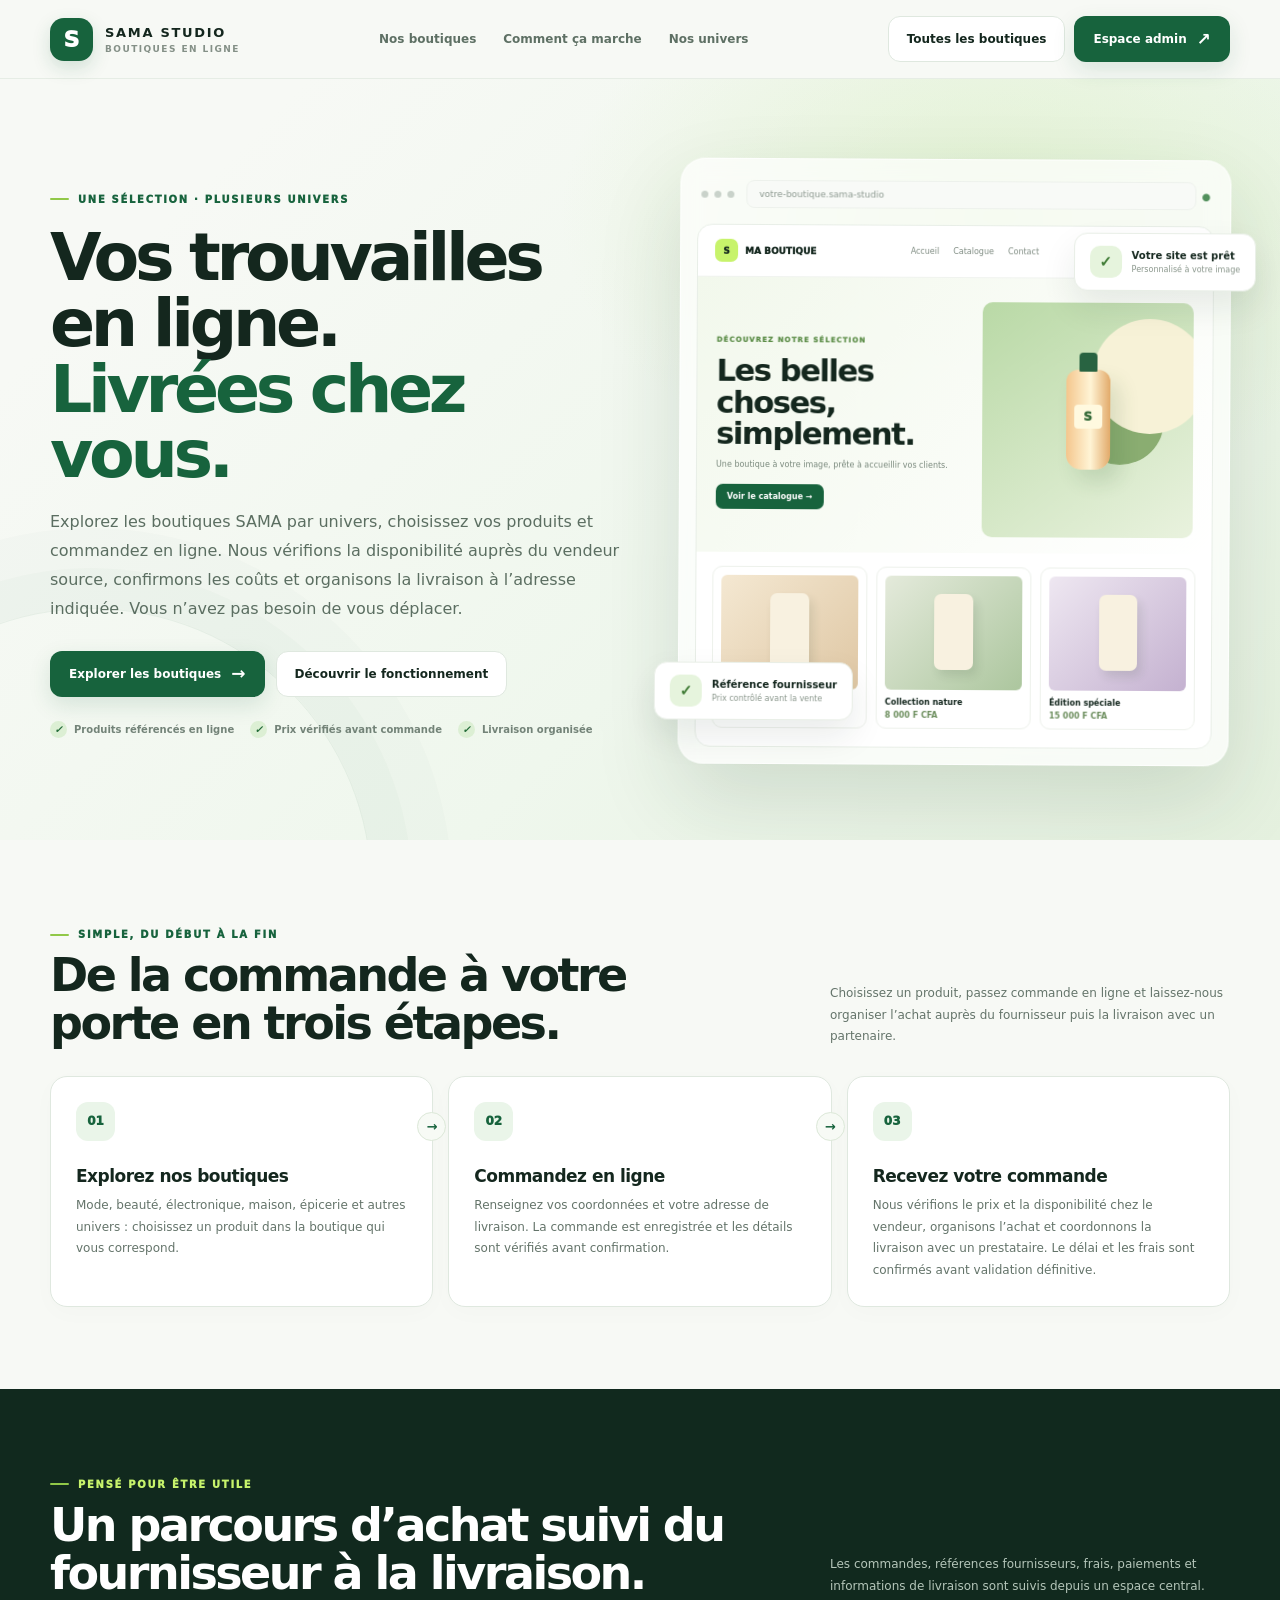
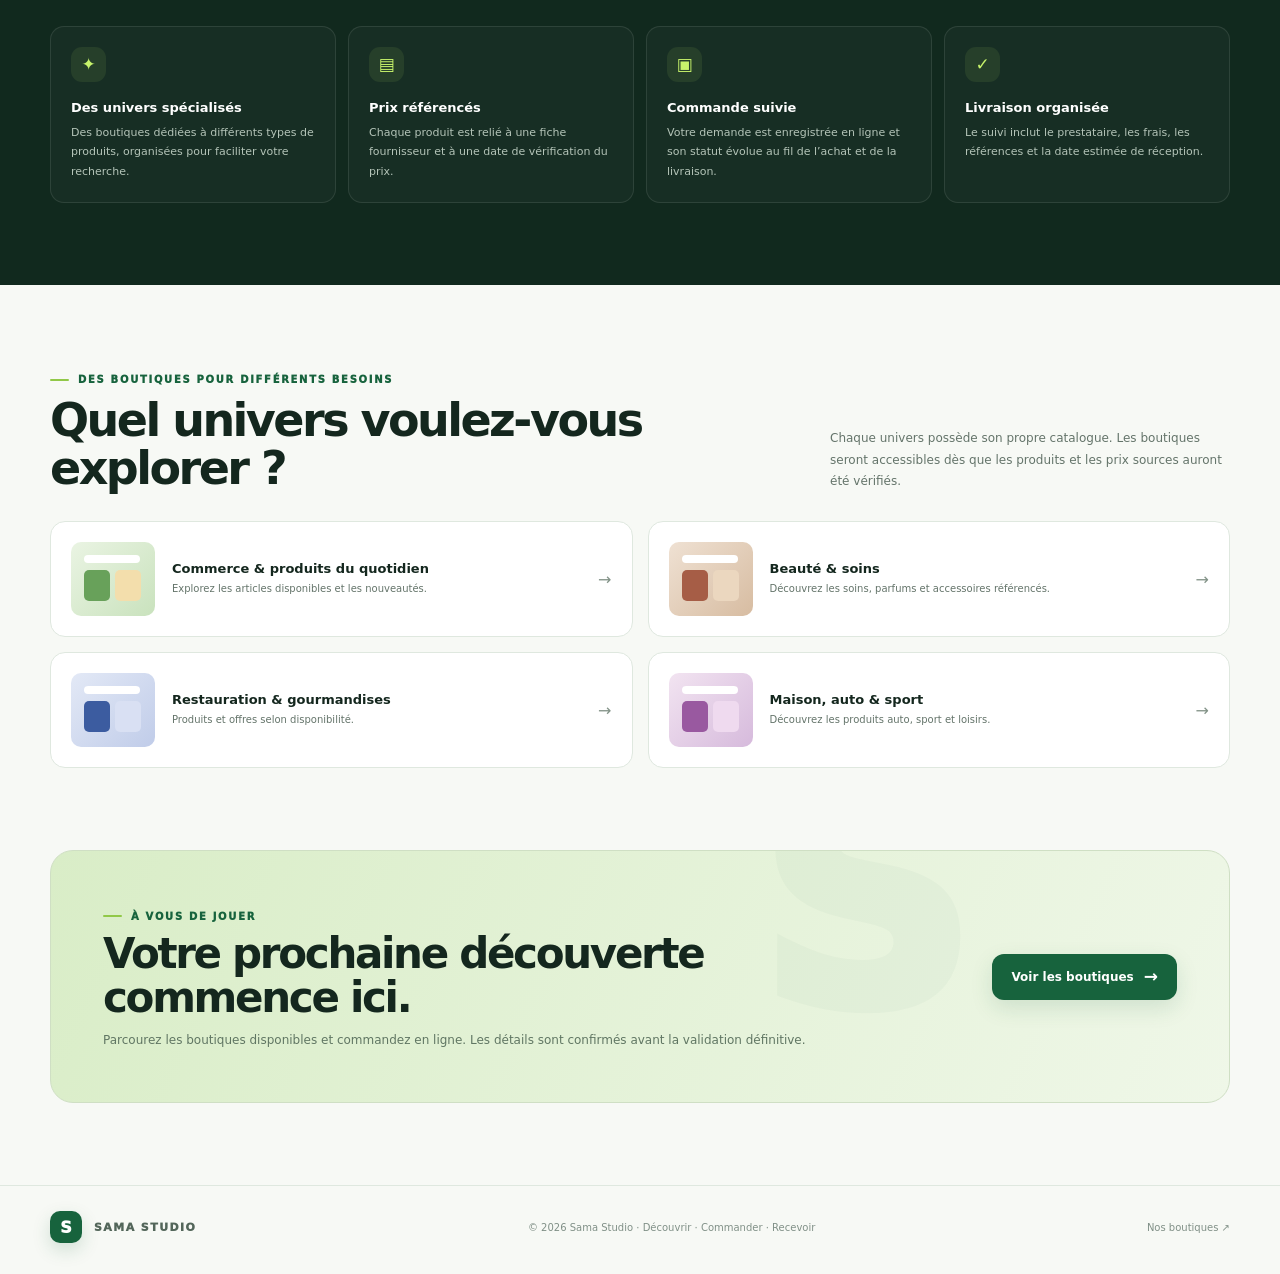
==== commit 88eb376d: "Align public shopping home with product-only SAMA store categories" ====
--- a/sama-site-factory-root-files/index.html
+++ b/sama-site-factory-root-files/index.html
@@ -76,7 +76,7 @@
   <a class="template-card" href="./boutiques.html"><span class="template-art"></span><span><h3>Commerce & produits du quotidien</h3><p>Explorez les articles disponibles et les nouveautés.</p></span><span>→</span></a>
   <a class="template-card" href="./boutiques.html"><span class="template-art"></span><span><h3>Beauté & soins</h3><p>Découvrez les soins, parfums et accessoires référencés.</p></span><span>→</span></a>
   <a class="template-card" href="./boutiques.html"><span class="template-art"></span><span><h3>Restauration & gourmandises</h3><p>Produits et offres selon disponibilité.</p></span><span>→</span></a>
-  <a class="template-card" href="./boutiques.html"><span class="template-art"></span><span><h3>Maison, tech & immobilier</h3><p>Explorez nos autres univers de vente.</p></span><span>→</span></a>
+  <a class="template-card" href="./boutiques.html"><span class="template-art"></span><span><h3>Maison, auto & sport</h3><p>Découvrez les produits auto, sport et loisirs.</p></span><span>→</span></a>
  </div>
 </div></section>
 <section class="cta-section"><div class="wrap"><div class="cta-card"><div><span class="eyebrow">À vous de jouer</span><h2>Votre prochaine découverte commence ici.</h2><p>Parcourez les boutiques disponibles et commandez en ligne. Les détails sont confirmés avant la validation définitive.</p></div><a class="btn btn-primary" href="./boutiques.html">Voir les boutiques <span class="btn-arrow">→</span></a></div></div></section>
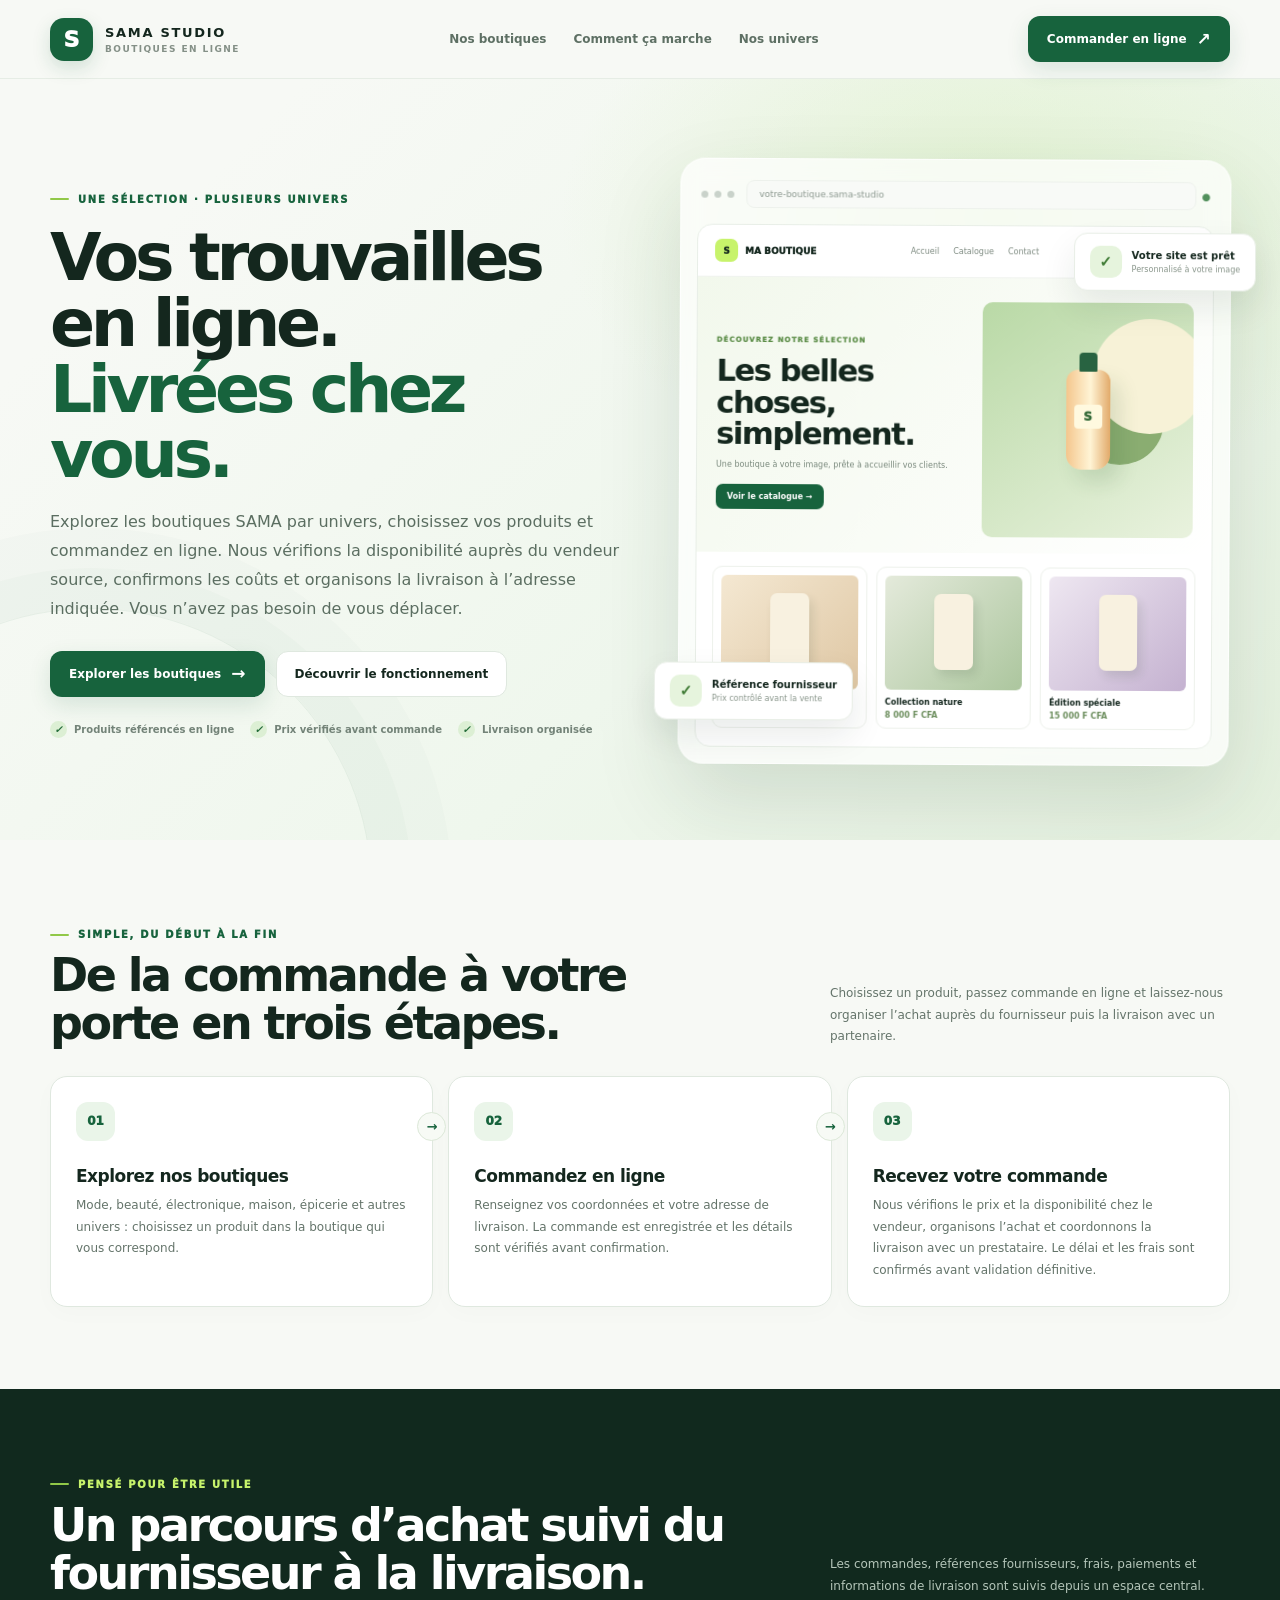
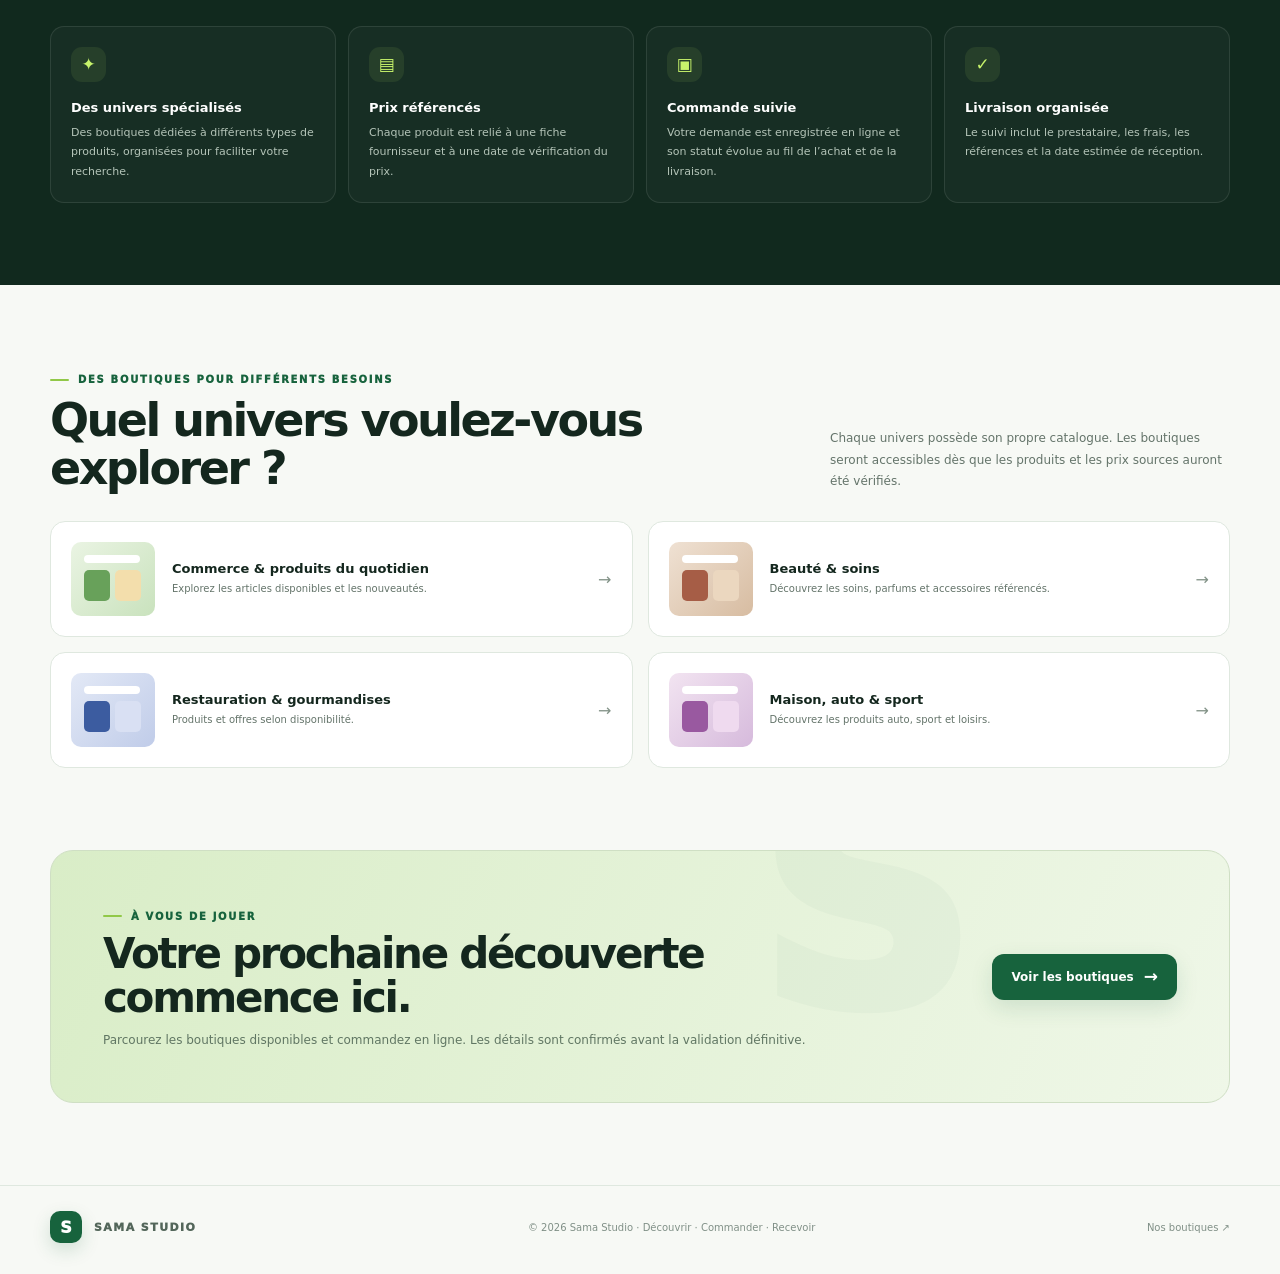
==== commit eb5c66f6: "Remove owner dashboard link from customer homepage" ====
--- a/sama-site-factory-root-files/index.html
+++ b/sama-site-factory-root-files/index.html
@@ -28,7 +28,7 @@
  <div class="wrap nav">
   <a class="brand" href="./index.html" aria-label="Sama Studio, accueil"><span class="brand-mark">S</span><span><strong>SAMA STUDIO</strong><small>BOUTIQUES EN LIGNE</small></span></a>
   <nav class="nav-links" aria-label="Navigation principale"><a href="./boutiques.html">Nos boutiques</a><a href="#comment-ca-marche">Comment ça marche</a><a href="#modeles">Nos univers</a></nav>
-  <div class="nav-actions"><a class="btn btn-soft" href="./boutiques.html">Toutes les boutiques</a><a class="btn btn-primary" href="./sama-dashboard.html">Espace admin <span class="btn-arrow">↗</span></a></div>
+  <div class="nav-actions"><a class="btn btn-primary" href="./boutiques.html">Commander en ligne <span class="btn-arrow">↗</span></a></div>
  </div>
 </header>
 <main>
